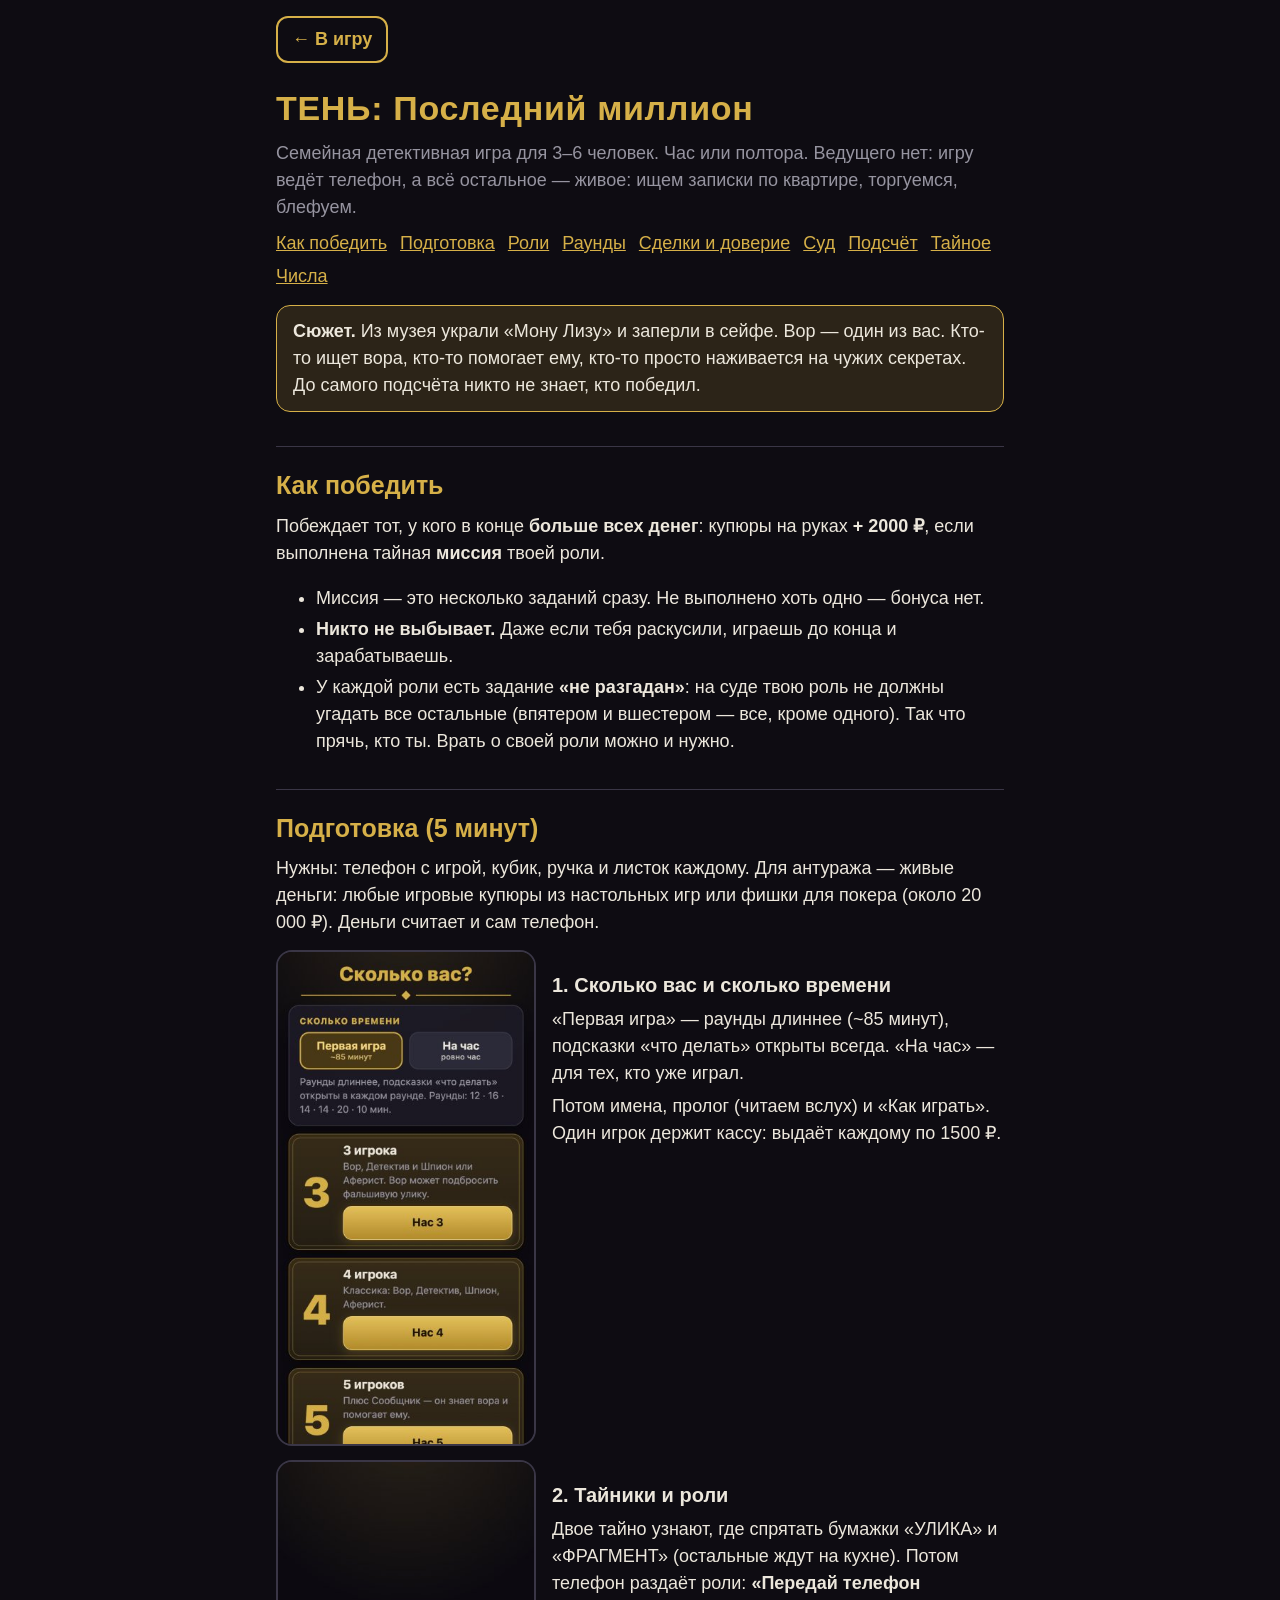
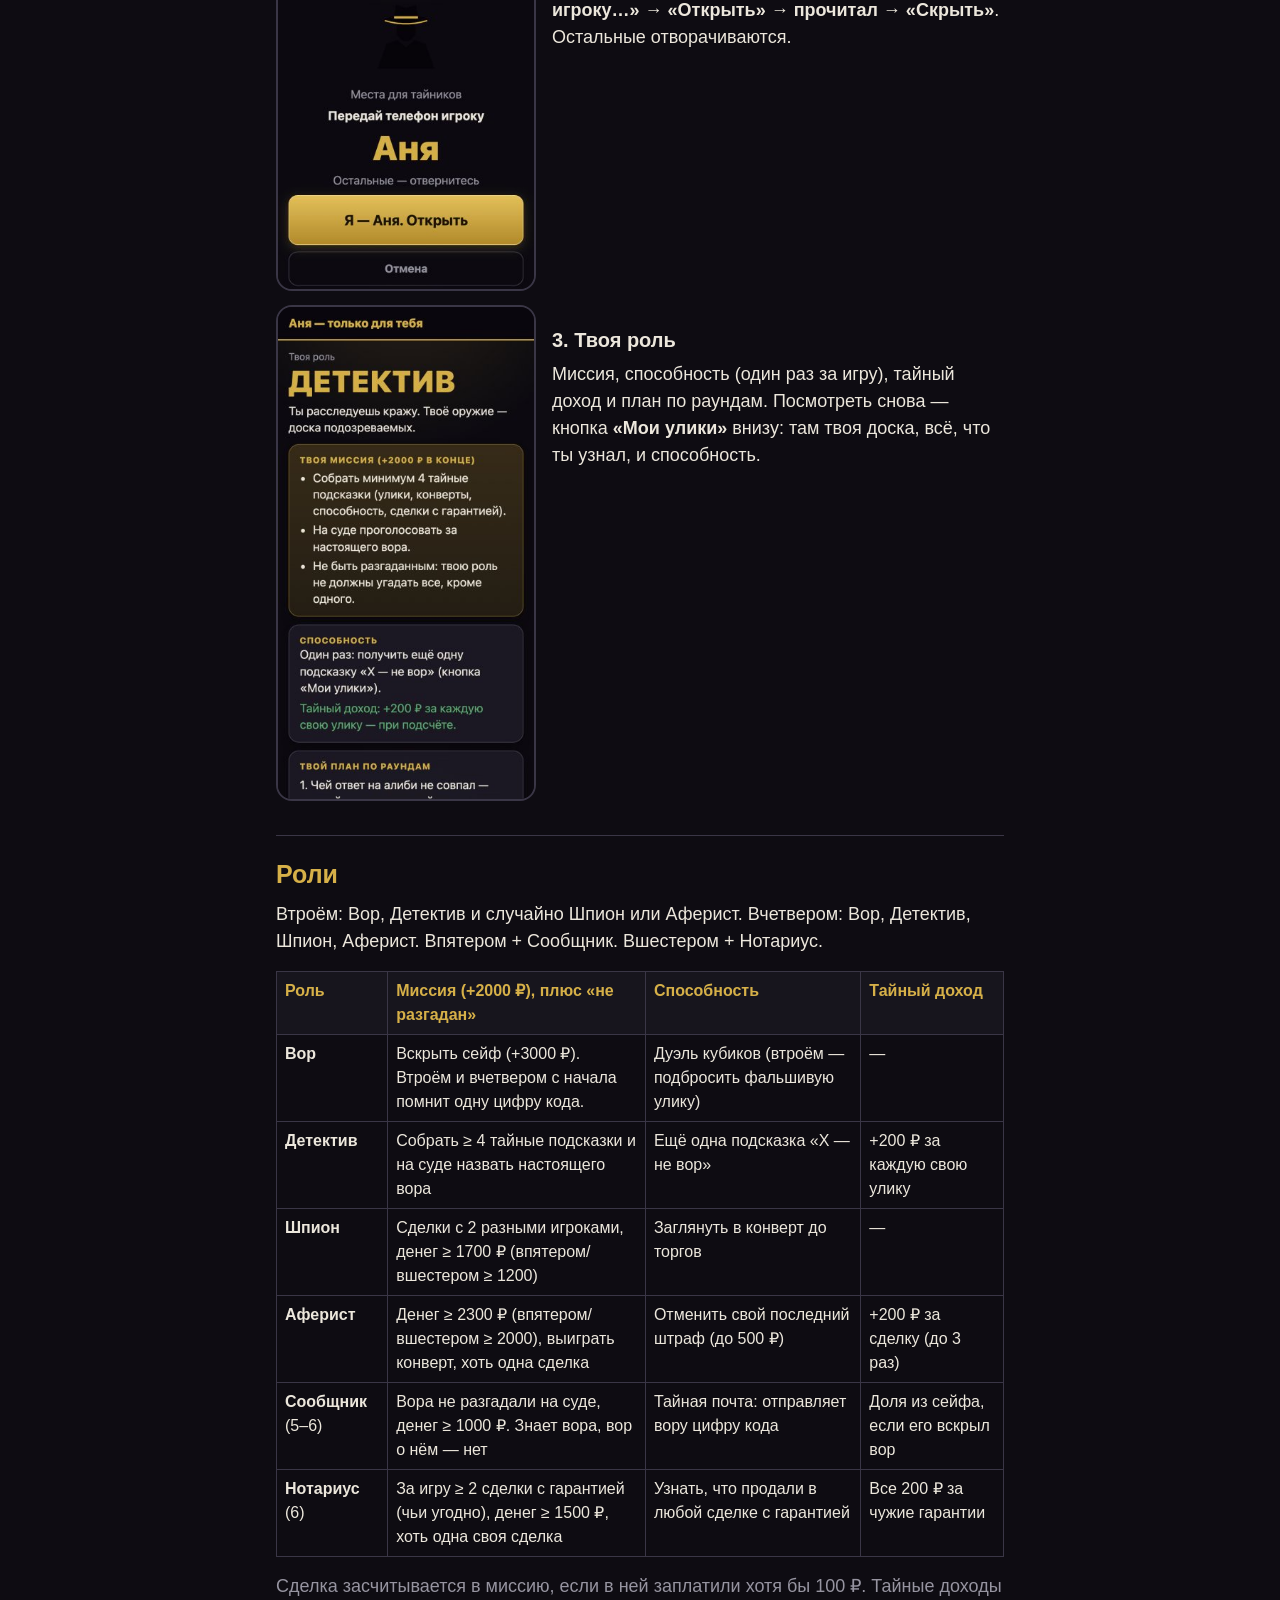
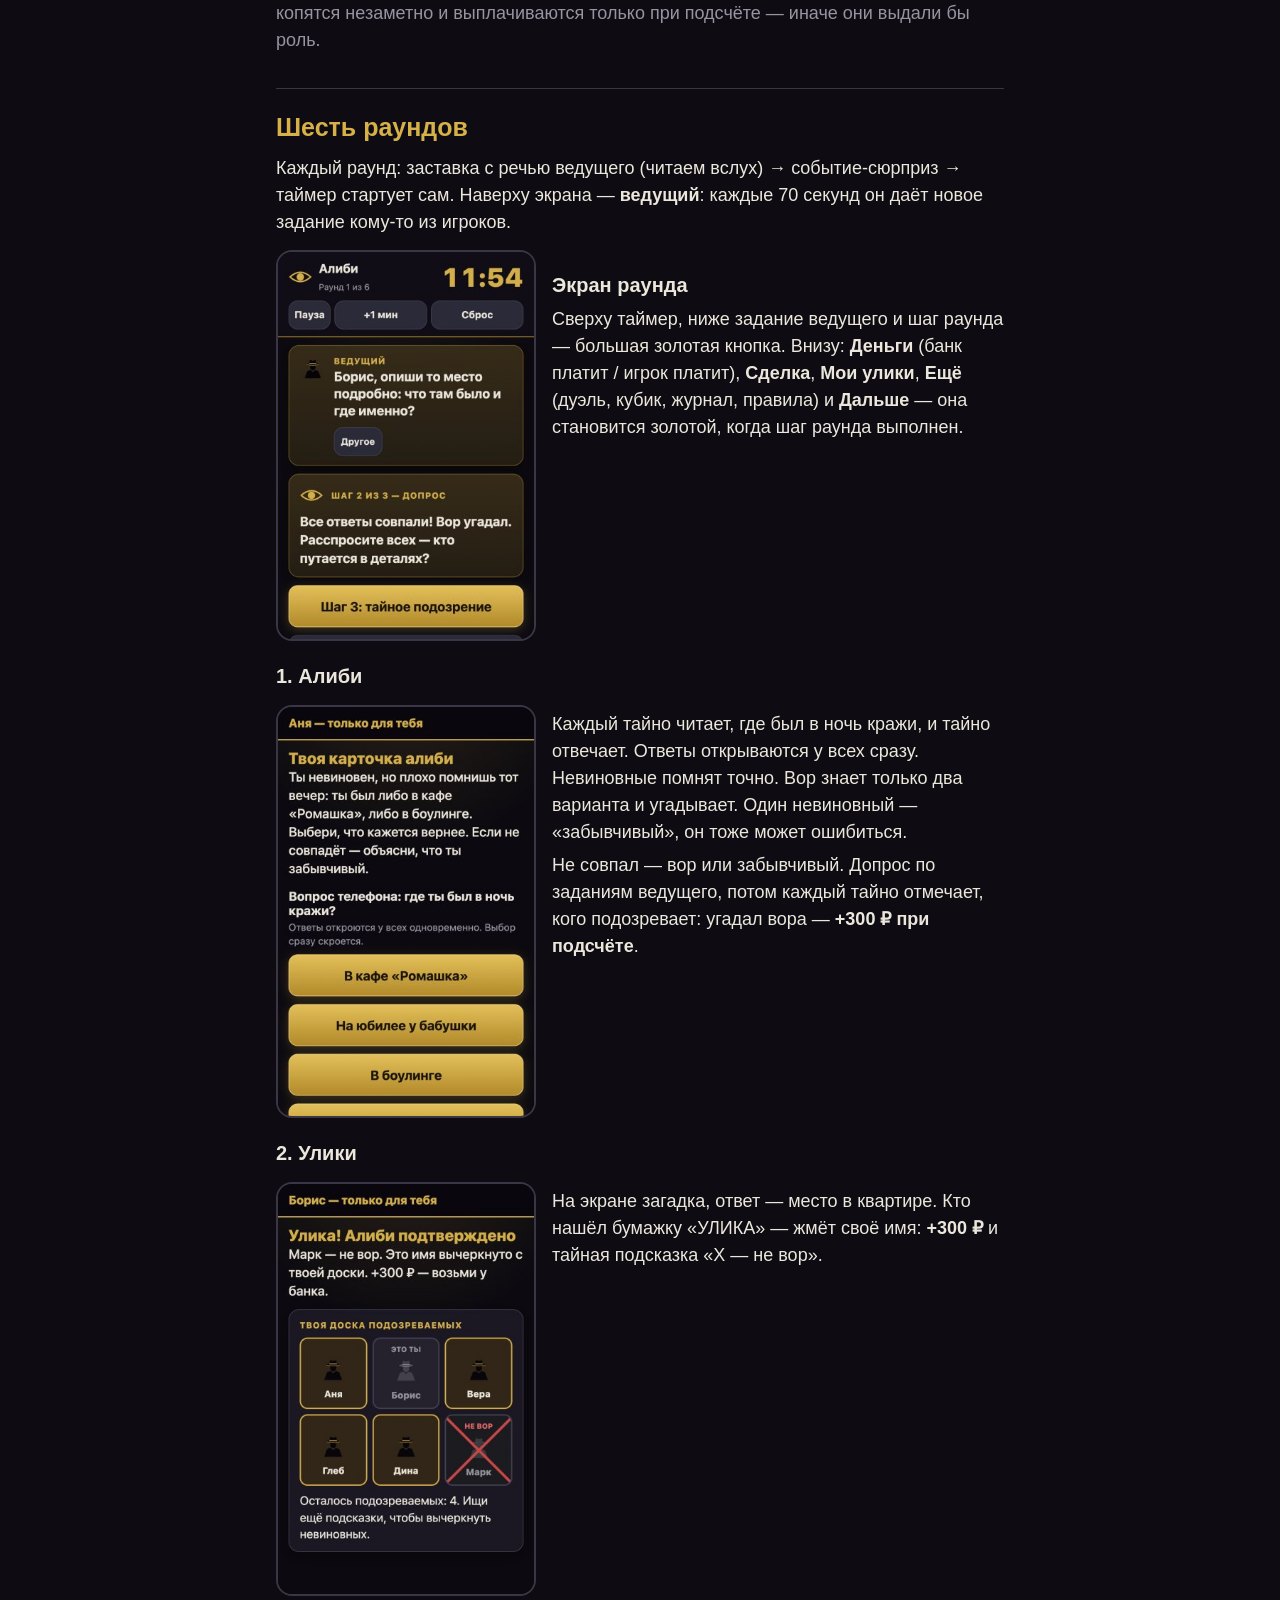
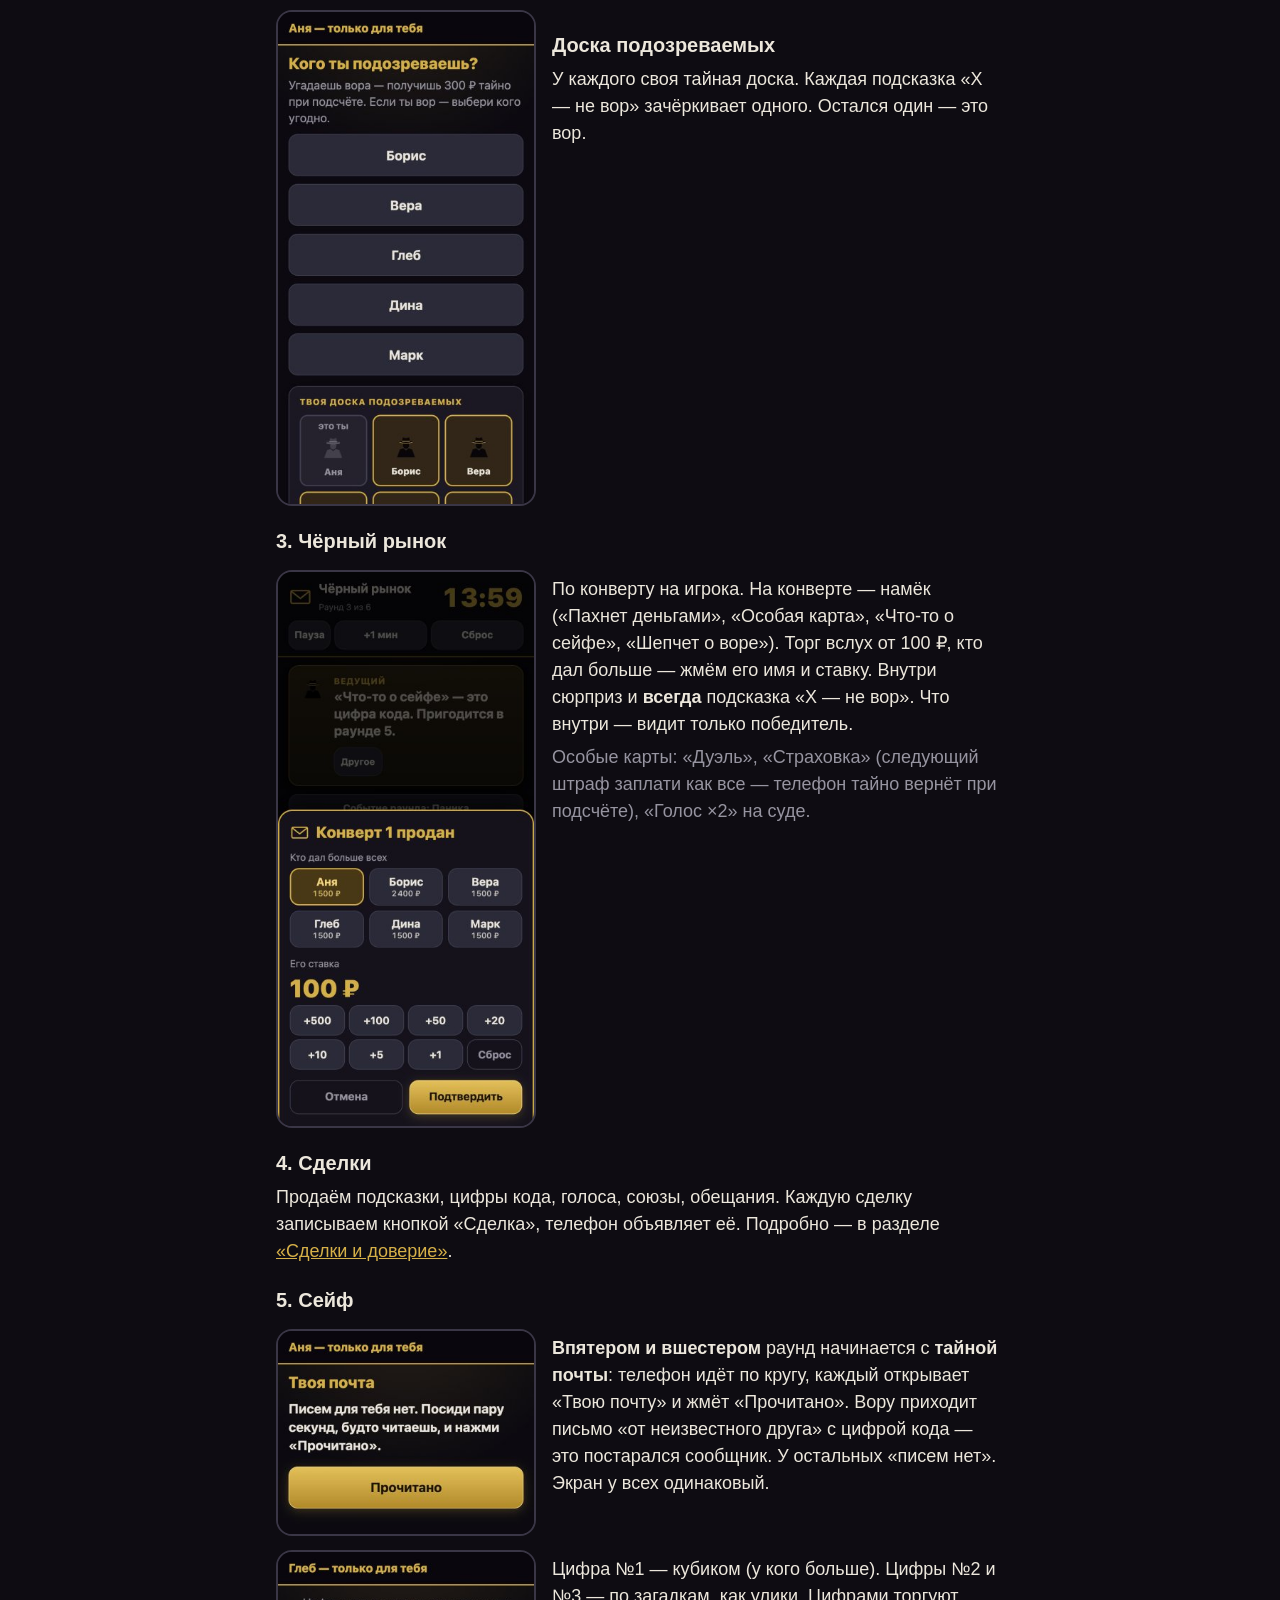
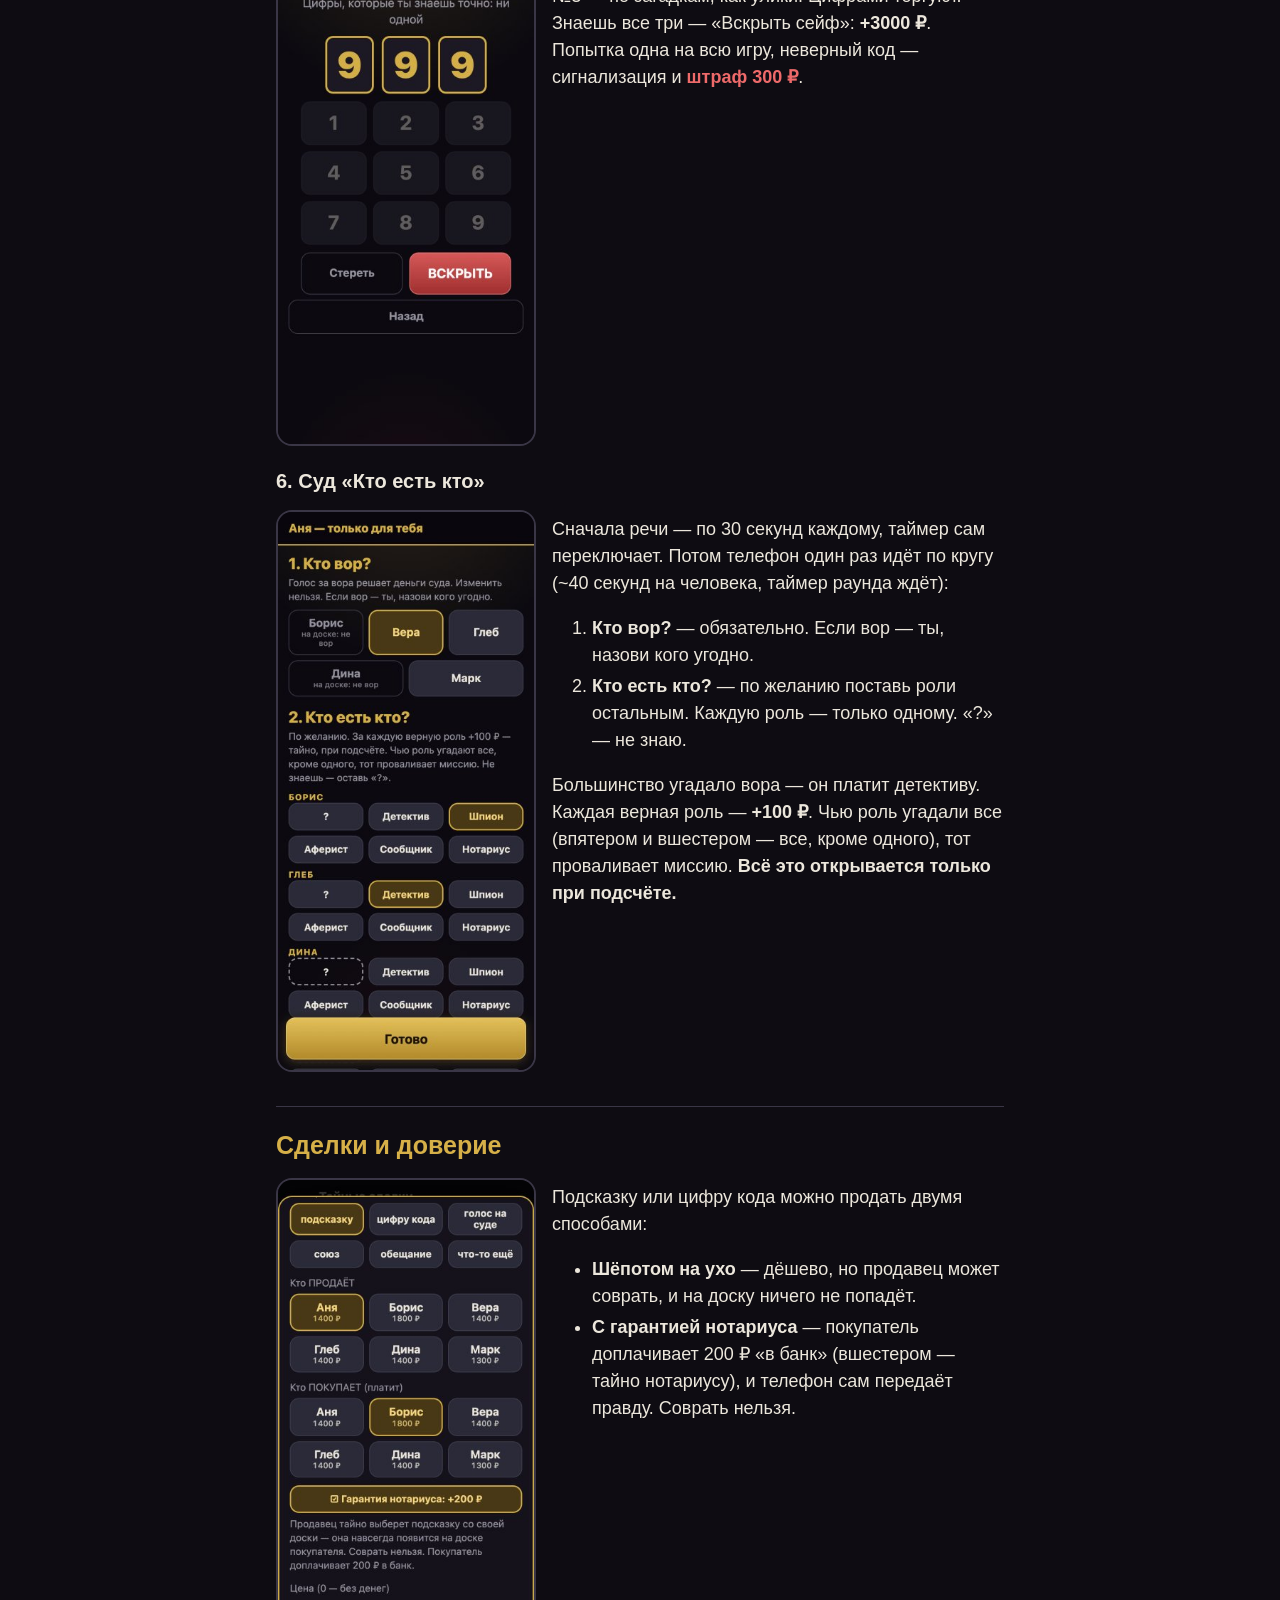
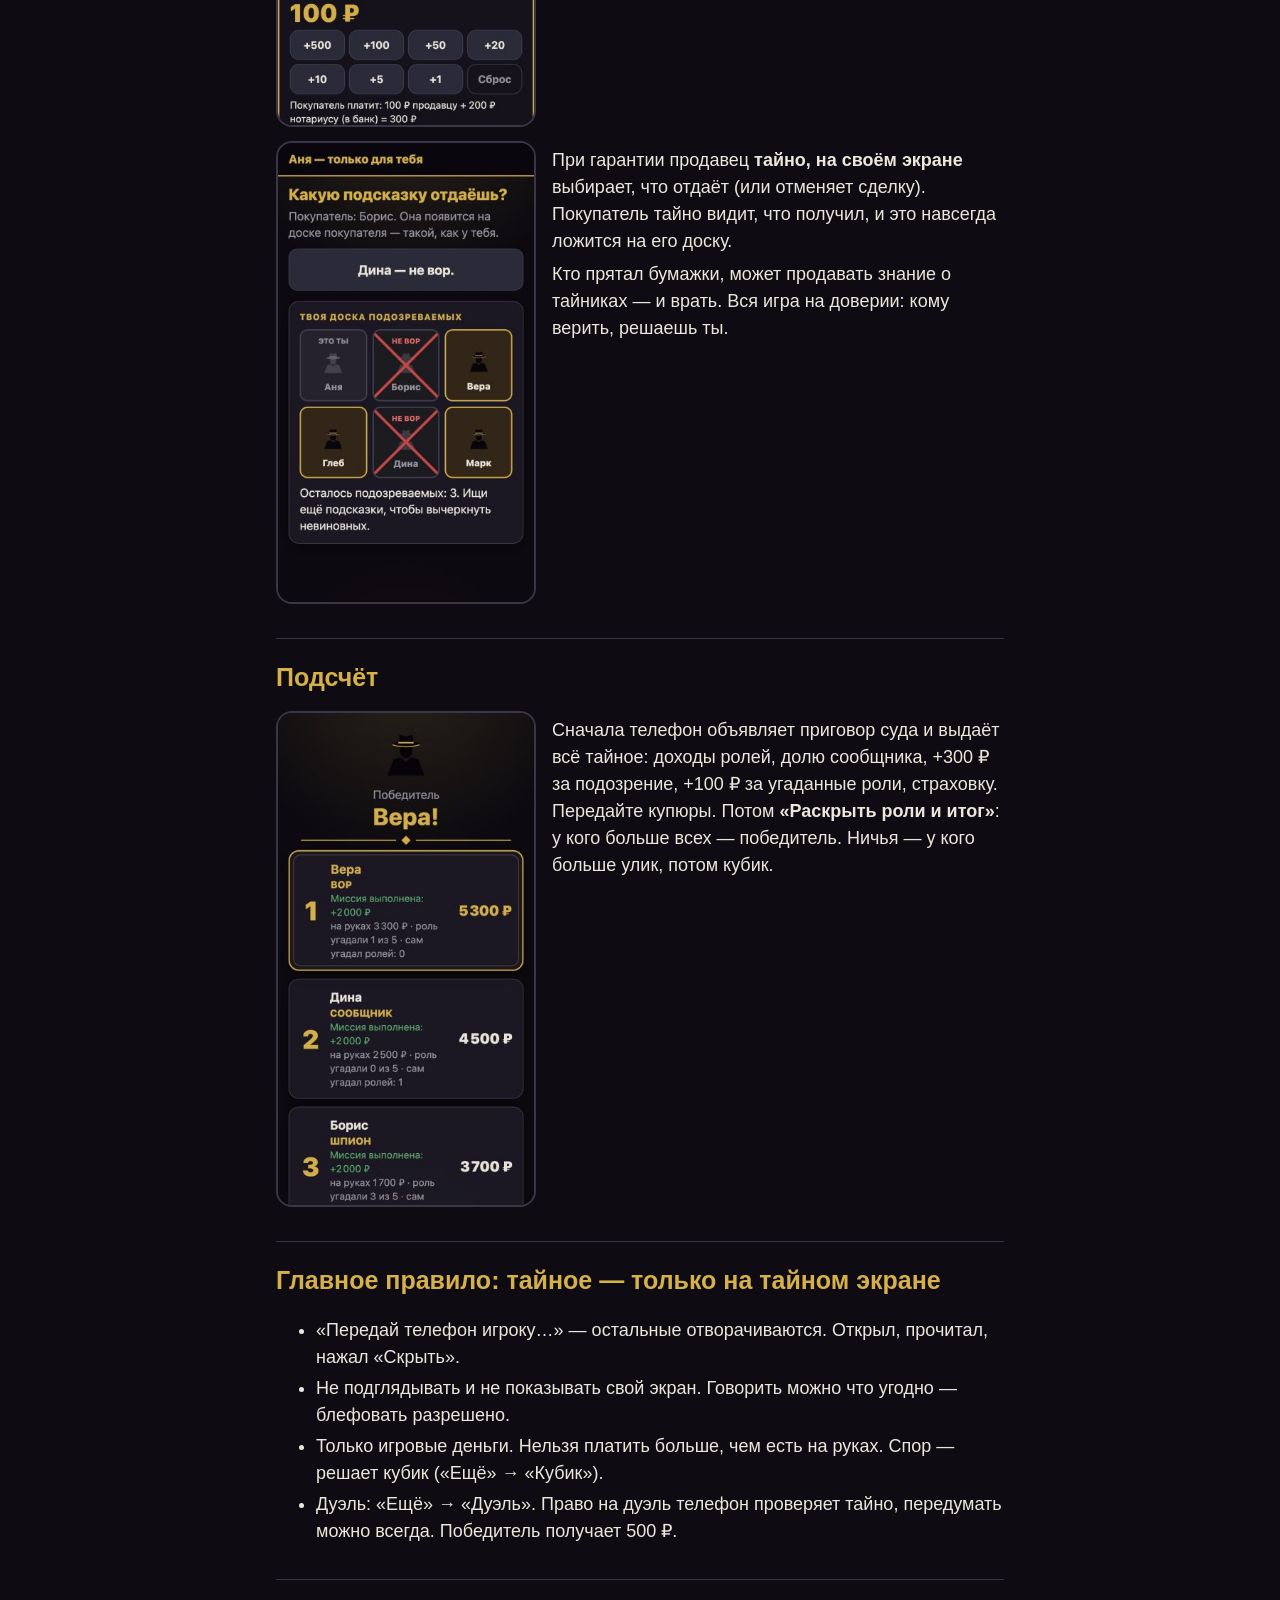
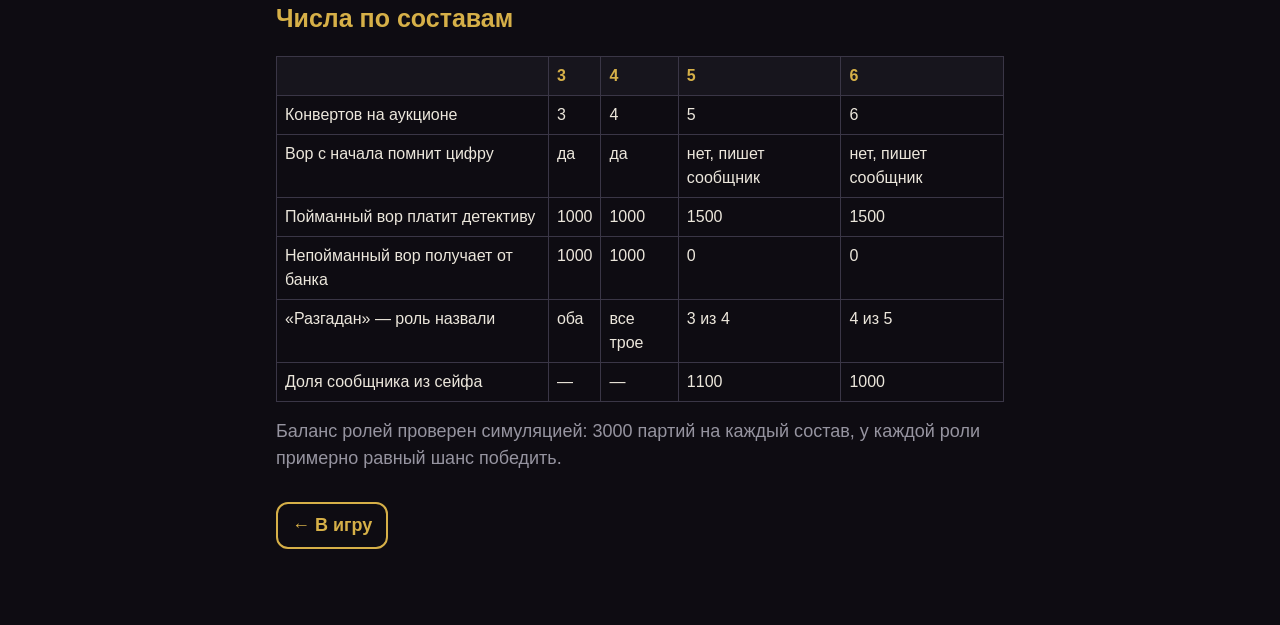
==== rules.html @ ffb9da47 "v1.0: суд «Кто есть кто», тайная почта, правила с картинками, голос ведущего Co-Authored-By: Claude " ====
<!doctype html>
<html lang="ru">
<head>
<meta charset="utf-8">
<meta name="viewport" content="width=device-width, initial-scale=1, viewport-fit=cover">
<meta name="theme-color" content="#0e0c12">
<title>Правила — Тень</title>
<style>
  :root { --bg: #0e0c12; --panel: #1f1f29; --text: #ece7dc; --muted: #9694a0; --gold: #d6b048; --red: #ee6a6a; --green: #6cc282; --line: #3a3646; }
  * { box-sizing: border-box; }
  body { margin: 0; background: var(--bg); color: var(--text); font: 18px/1.5 -apple-system, BlinkMacSystemFont, "Segoe UI", Roboto, Arial, sans-serif; }
  main { max-width: 760px; margin: 0 auto; padding: calc(16px + env(safe-area-inset-top, 0px)) 16px 60px; }
  a { color: var(--gold); }
  .back { display: inline-block; margin-bottom: 10px; font-weight: 700; text-decoration: none; padding: 8px 14px; border: 2px solid var(--gold); border-radius: 12px; }
  h1 { color: var(--gold); font-size: 34px; margin: 10px 0 4px; letter-spacing: .02em; }
  h2 { color: var(--gold); font-size: 25px; margin: 34px 0 8px; border-top: 1px solid var(--line); padding-top: 20px; }
  h3 { font-size: 20px; margin: 20px 0 6px; }
  p, li { margin: 6px 0; }
  .lead { color: var(--muted); }
  .card { background: var(--panel); border: 1px solid var(--line); border-radius: 14px; padding: 12px 16px; margin: 12px 0; }
  .card.gold { border-color: var(--gold); background: #2c2418; }
  .shot { display: flex; gap: 16px; align-items: flex-start; margin: 14px 0; }
  .shot img { width: 46%; max-width: 260px; flex: none; border-radius: 16px; border: 2px solid var(--line); }
  .shot div { flex: 1; min-width: 0; }
  @media (max-width: 520px) { .shot { flex-direction: column; } .shot img { width: 100%; max-width: 330px; align-self: center; } }
  table { width: 100%; border-collapse: collapse; font-size: 16px; margin: 10px 0; }
  th, td { border: 1px solid var(--line); padding: 7px 8px; text-align: left; vertical-align: top; }
  th { color: var(--gold); background: #17151d; }
  .tbl { overflow-x: auto; }
  .muted { color: var(--muted); }
  .red { color: var(--red); } .green { color: var(--green); }
  ol li, ul li { margin: 4px 0; }
  .toc a { display: inline-block; margin: 3px 8px 3px 0; }
</style>
</head>
<body>
<main>
<a class="back" href="./">← В игру</a>
<h1>ТЕНЬ: Последний миллион</h1>
<p class="lead">Семейная детективная игра для 3–6 человек. Час или полтора. Ведущего нет: игру ведёт телефон, а всё остальное — живое: ищем записки по квартире, торгуемся, блефуем.</p>

<p class="toc"><a href="#goal">Как победить</a> <a href="#prep">Подготовка</a> <a href="#roles">Роли</a> <a href="#rounds">Раунды</a> <a href="#trust">Сделки и доверие</a> <a href="#court">Суд</a> <a href="#count">Подсчёт</a> <a href="#secret">Тайное</a> <a href="#numbers">Числа</a></p>

<div class="card gold">
  <b>Сюжет.</b> Из музея украли «Мону Лизу» и заперли в сейфе. Вор — один из вас. Кто-то ищет вора, кто-то помогает ему, кто-то просто наживается на чужих секретах. До самого подсчёта никто не знает, кто победил.
</div>

<h2 id="goal">Как победить</h2>
<p>Побеждает тот, у кого в конце <b>больше всех денег</b>: купюры на руках <b>+ 2000 ₽</b>, если выполнена тайная <b>миссия</b> твоей роли.</p>
<ul>
  <li>Миссия — это несколько заданий сразу. Не выполнено хоть одно — бонуса нет.</li>
  <li><b>Никто не выбывает.</b> Даже если тебя раскусили, играешь до конца и зарабатываешь.</li>
  <li>У каждой роли есть задание <b>«не разгадан»</b>: на суде твою роль не должны угадать все остальные (впятером и вшестером — все, кроме одного). Так что прячь, кто ты. Врать о своей роли можно и нужно.</li>
</ul>

<h2 id="prep">Подготовка (5 минут)</h2>
<p>Нужны: телефон с игрой, кубик, ручка и листок каждому. Для антуража — живые деньги: любые игровые купюры из настольных игр или фишки для покера (около 20 000 ₽). Деньги считает и сам телефон.</p>
<div class="shot"><img src="rules/count.jpg" alt="Экран «Сколько вас?»" loading="lazy">
  <div><h3>1. Сколько вас и сколько времени</h3>
  <p>«Первая игра» — раунды длиннее (~85 минут), подсказки «что делать» открыты всегда. «На час» — для тех, кто уже играл.</p>
  <p>Потом имена, пролог (читаем вслух) и «Как играть». Один игрок держит кассу: выдаёт каждому по 1500 ₽.</p></div></div>
<div class="shot"><img src="rules/pass.jpg" alt="Передай телефон" loading="lazy">
  <div><h3>2. Тайники и роли</h3>
  <p>Двое тайно узнают, где спрятать бумажки «УЛИКА» и «ФРАГМЕНТ» (остальные ждут на кухне). Потом телефон раздаёт роли: <b>«Передай телефон игроку…» → «Открыть» → прочитал → «Скрыть»</b>. Остальные отворачиваются.</p></div></div>
<div class="shot"><img src="rules/role.jpg" alt="Тайная роль" loading="lazy">
  <div><h3>3. Твоя роль</h3>
  <p>Миссия, способность (один раз за игру), тайный доход и план по раундам. Посмотреть снова — кнопка <b>«Мои улики»</b> внизу: там твоя доска, всё, что ты узнал, и способность.</p></div></div>

<h2 id="roles">Роли</h2>
<p>Втроём: Вор, Детектив и случайно Шпион или Аферист. Вчетвером: Вор, Детектив, Шпион, Аферист. Впятером + Сообщник. Вшестером + Нотариус.</p>
<div class="tbl"><table>
<tr><th>Роль</th><th>Миссия (+2000 ₽), плюс «не разгадан»</th><th>Способность</th><th>Тайный доход</th></tr>
<tr><td><b>Вор</b></td><td>Вскрыть сейф (+3000 ₽). Втроём и вчетвером с начала помнит одну цифру кода.</td><td>Дуэль кубиков (втроём — подбросить фальшивую улику)</td><td>—</td></tr>
<tr><td><b>Детектив</b></td><td>Собрать ≥ 4 тайные подсказки и на суде назвать настоящего вора</td><td>Ещё одна подсказка «X — не вор»</td><td>+200 ₽ за каждую свою улику</td></tr>
<tr><td><b>Шпион</b></td><td>Сделки с 2 разными игроками, денег ≥ 1700 ₽ (впятером/вшестером ≥ 1200)</td><td>Заглянуть в конверт до торгов</td><td>—</td></tr>
<tr><td><b>Аферист</b></td><td>Денег ≥ 2300 ₽ (впятером/вшестером ≥ 2000), выиграть конверт, хоть одна сделка</td><td>Отменить свой последний штраф (до 500 ₽)</td><td>+200 ₽ за сделку (до 3 раз)</td></tr>
<tr><td><b>Сообщник</b> (5–6)</td><td>Вора не разгадали на суде, денег ≥ 1000 ₽. Знает вора, вор о нём — нет</td><td>Тайная почта: отправляет вору цифру кода</td><td>Доля из сейфа, если его вскрыл вор</td></tr>
<tr><td><b>Нотариус</b> (6)</td><td>За игру ≥ 2 сделки с гарантией (чьи угодно), денег ≥ 1500 ₽, хоть одна своя сделка</td><td>Узнать, что продали в любой сделке с гарантией</td><td>Все 200 ₽ за чужие гарантии</td></tr>
</table></div>
<p class="muted">Сделка засчитывается в миссию, если в ней заплатили хотя бы 100 ₽. Тайные доходы копятся незаметно и выплачиваются только при подсчёте — иначе они выдали бы роль.</p>

<h2 id="rounds">Шесть раундов</h2>
<p>Каждый раунд: заставка с речью ведущего (читаем вслух) → событие-сюрприз → таймер стартует сам. Наверху экрана — <b>ведущий</b>: каждые 70 секунд он даёт новое задание кому-то из игроков.</p>
<div class="shot"><img src="rules/hub.jpg" alt="Экран раунда" loading="lazy">
  <div><h3>Экран раунда</h3>
  <p>Сверху таймер, ниже задание ведущего и шаг раунда — большая золотая кнопка. Внизу: <b>Деньги</b> (банк платит / игрок платит), <b>Сделка</b>, <b>Мои улики</b>, <b>Ещё</b> (дуэль, кубик, журнал, правила) и <b>Дальше</b> — она становится золотой, когда шаг раунда выполнен.</p></div></div>

<h3>1. Алиби</h3>
<div class="shot"><img src="rules/alibi.jpg" alt="Карточка алиби" loading="lazy">
  <div><p>Каждый тайно читает, где был в ночь кражи, и тайно отвечает. Ответы открываются у всех сразу. Невиновные помнят точно. Вор знает только два варианта и угадывает. Один невиновный — «забывчивый», он тоже может ошибиться.</p>
  <p>Не совпал — вор или забывчивый. Допрос по заданиям ведущего, потом каждый тайно отмечает, кого подозревает: угадал вора — <b>+300 ₽ при подсчёте</b>.</p></div></div>

<h3>2. Улики</h3>
<div class="shot"><img src="rules/clue.jpg" alt="Загадка-улика" loading="lazy">
  <div><p>На экране загадка, ответ — место в квартире. Кто нашёл бумажку «УЛИКА» — жмёт своё имя: <b>+300 ₽</b> и тайная подсказка «X — не вор».</p></div></div>
<div class="shot"><img src="rules/board.jpg" alt="Доска подозреваемых" loading="lazy">
  <div><h3>Доска подозреваемых</h3><p>У каждого своя тайная доска. Каждая подсказка «X — не вор» зачёркивает одного. Остался один — это вор.</p></div></div>

<h3>3. Чёрный рынок</h3>
<div class="shot"><img src="rules/auction.jpg" alt="Аукцион" loading="lazy">
  <div><p>По конверту на игрока. На конверте — намёк («Пахнет деньгами», «Особая карта», «Что-то о сейфе», «Шепчет о воре»). Торг вслух от 100 ₽, кто дал больше — жмём его имя и ставку. Внутри сюрприз и <b>всегда</b> подсказка «X — не вор». Что внутри — видит только победитель.</p>
  <p class="muted">Особые карты: «Дуэль», «Страховка» (следующий штраф заплати как все — телефон тайно вернёт при подсчёте), «Голос ×2» на суде.</p></div></div>

<h3>4. Сделки</h3>
<p>Продаём подсказки, цифры кода, голоса, союзы, обещания. Каждую сделку записываем кнопкой «Сделка», телефон объявляет её. Подробно — в разделе <a href="#trust">«Сделки и доверие»</a>.</p>

<h3>5. Сейф</h3>
<div class="shot"><img src="rules/mail.jpg" alt="Тайная почта" loading="lazy">
  <div><p><b>Впятером и вшестером</b> раунд начинается с <b>тайной почты</b>: телефон идёт по кругу, каждый открывает «Твою почту» и жмёт «Прочитано». Вору приходит письмо «от неизвестного друга» с цифрой кода — это постарался сообщник. У остальных «писем нет». Экран у всех одинаковый.</p></div></div>
<div class="shot"><img src="rules/keypad.jpg" alt="Сейф" loading="lazy">
  <div><p>Цифра №1 — кубиком (у кого больше). Цифры №2 и №3 — по загадкам, как улики. Цифрами торгуют. Знаешь все три — «Вскрыть сейф»: <b>+3000 ₽</b>. Попытка одна на всю игру, неверный код — сигнализация и <b class="red">штраф 300 ₽</b>.</p></div></div>

<h3 id="court">6. Суд «Кто есть кто»</h3>
<div class="shot"><img src="rules/court.jpg" alt="Суд" loading="lazy">
  <div><p>Сначала речи — по 30 секунд каждому, таймер сам переключает. Потом телефон один раз идёт по кругу (~40 секунд на человека, таймер раунда ждёт):</p>
  <ol><li><b>Кто вор?</b> — обязательно. Если вор — ты, назови кого угодно.</li>
  <li><b>Кто есть кто?</b> — по желанию поставь роли остальным. Каждую роль — только одному. «?» — не знаю.</li></ol>
  <p>Большинство угадало вора — он платит детективу. Каждая верная роль — <b>+100 ₽</b>. Чью роль угадали все (впятером и вшестером — все, кроме одного), тот проваливает миссию. <b>Всё это открывается только при подсчёте.</b></p></div></div>

<h2 id="trust">Сделки и доверие</h2>
<div class="shot"><img src="rules/deal.jpg" alt="Сделка" loading="lazy">
  <div><p>Подсказку или цифру кода можно продать двумя способами:</p>
  <ul><li><b>Шёпотом на ухо</b> — дёшево, но продавец может соврать, и на доску ничего не попадёт.</li>
  <li><b>С гарантией нотариуса</b> — покупатель доплачивает 200 ₽ «в банк» (вшестером — тайно нотариусу), и телефон сам передаёт правду. Соврать нельзя.</li></ul></div></div>
<div class="shot"><img src="rules/seller.jpg" alt="Продавец выбирает подсказку" loading="lazy">
  <div><p>При гарантии продавец <b>тайно, на своём экране</b> выбирает, что отдаёт (или отменяет сделку). Покупатель тайно видит, что получил, и это навсегда ложится на его доску.</p>
  <p>Кто прятал бумажки, может продавать знание о тайниках — и врать. Вся игра на доверии: кому верить, решаешь ты.</p></div></div>

<h2 id="count">Подсчёт</h2>
<div class="shot"><img src="rules/final.jpg" alt="Итог" loading="lazy">
  <div><p>Сначала телефон объявляет приговор суда и выдаёт всё тайное: доходы ролей, долю сообщника, +300 ₽ за подозрение, +100 ₽ за угаданные роли, страховку. Передайте купюры. Потом <b>«Раскрыть роли и итог»</b>: у кого больше всех — победитель. Ничья — у кого больше улик, потом кубик.</p></div></div>

<h2 id="secret">Главное правило: тайное — только на тайном экране</h2>
<ul>
  <li>«Передай телефон игроку…» — остальные отворачиваются. Открыл, прочитал, нажал «Скрыть».</li>
  <li>Не подглядывать и не показывать свой экран. Говорить можно что угодно — блефовать разрешено.</li>
  <li>Только игровые деньги. Нельзя платить больше, чем есть на руках. Спор — решает кубик («Ещё» → «Кубик»).</li>
  <li>Дуэль: «Ещё» → «Дуэль». Право на дуэль телефон проверяет тайно, передумать можно всегда. Победитель получает 500 ₽.</li>
</ul>

<h2 id="numbers">Числа по составам</h2>
<div class="tbl"><table>
<tr><th></th><th>3</th><th>4</th><th>5</th><th>6</th></tr>
<tr><td>Конвертов на аукционе</td><td>3</td><td>4</td><td>5</td><td>6</td></tr>
<tr><td>Вор с начала помнит цифру</td><td>да</td><td>да</td><td>нет, пишет сообщник</td><td>нет, пишет сообщник</td></tr>
<tr><td>Пойманный вор платит детективу</td><td>1000</td><td>1000</td><td>1500</td><td>1500</td></tr>
<tr><td>Непойманный вор получает от банка</td><td>1000</td><td>1000</td><td>0</td><td>0</td></tr>
<tr><td>«Разгадан» — роль назвали</td><td>оба</td><td>все трое</td><td>3 из 4</td><td>4 из 5</td></tr>
<tr><td>Доля сообщника из сейфа</td><td>—</td><td>—</td><td>1100</td><td>1000</td></tr>
</table></div>
<p class="muted">Баланс ролей проверен симуляцией: 3000 партий на каждый состав, у каждой роли примерно равный шанс победить.</p>

<p style="margin-top:30px"><a class="back" href="./">← В игру</a></p>
</main>
</body>
</html>
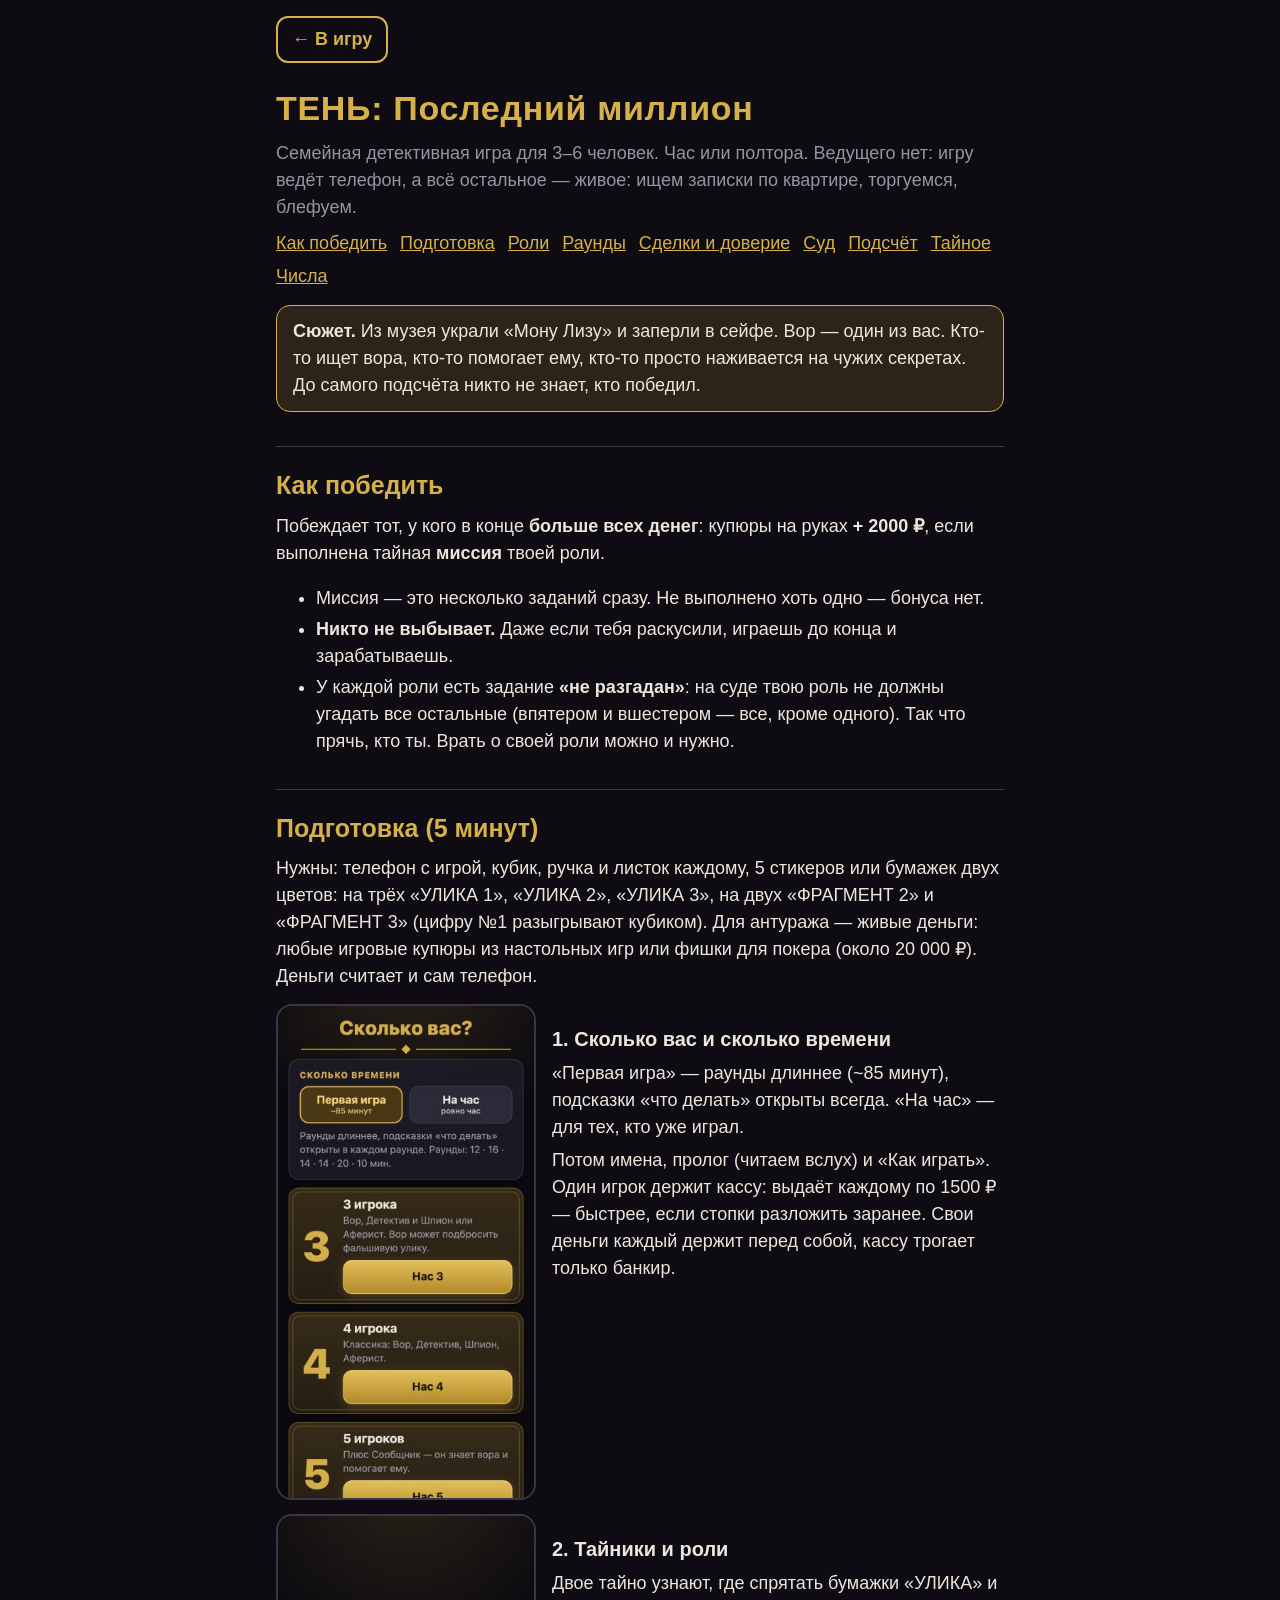
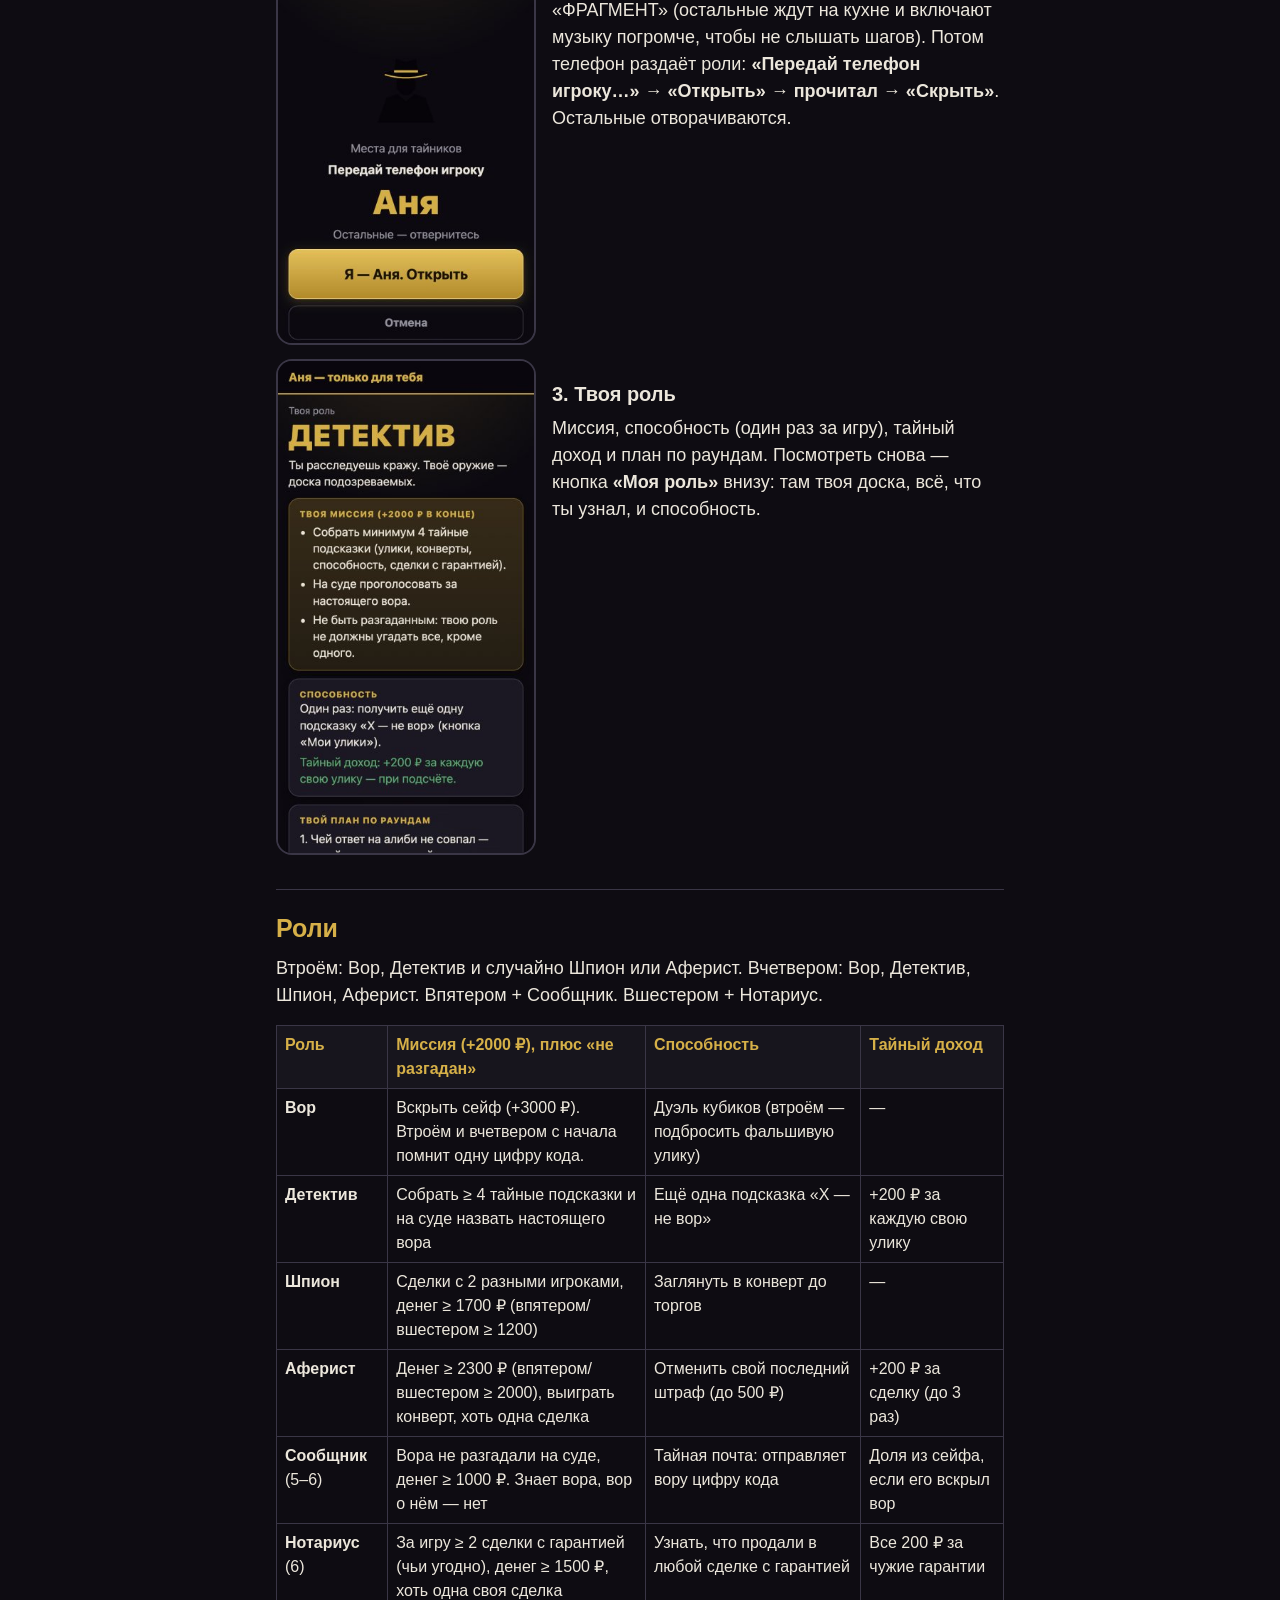
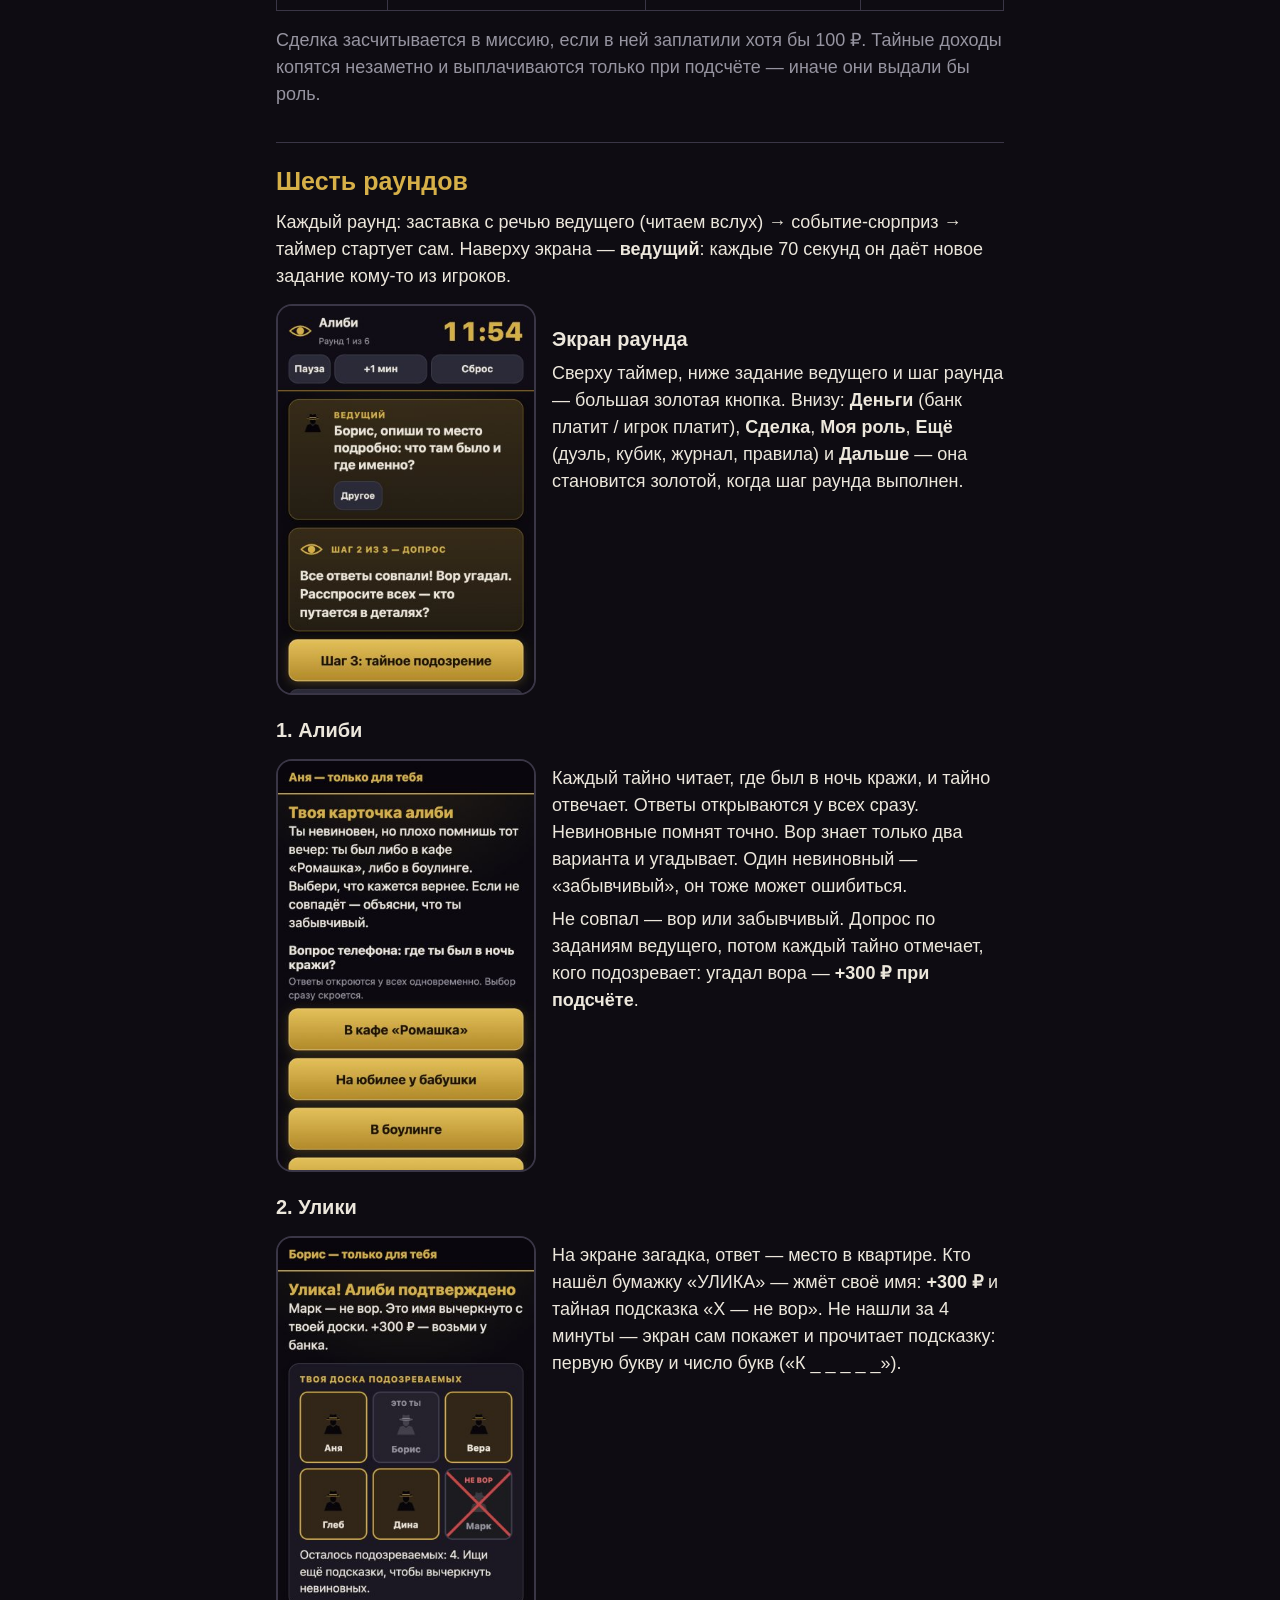
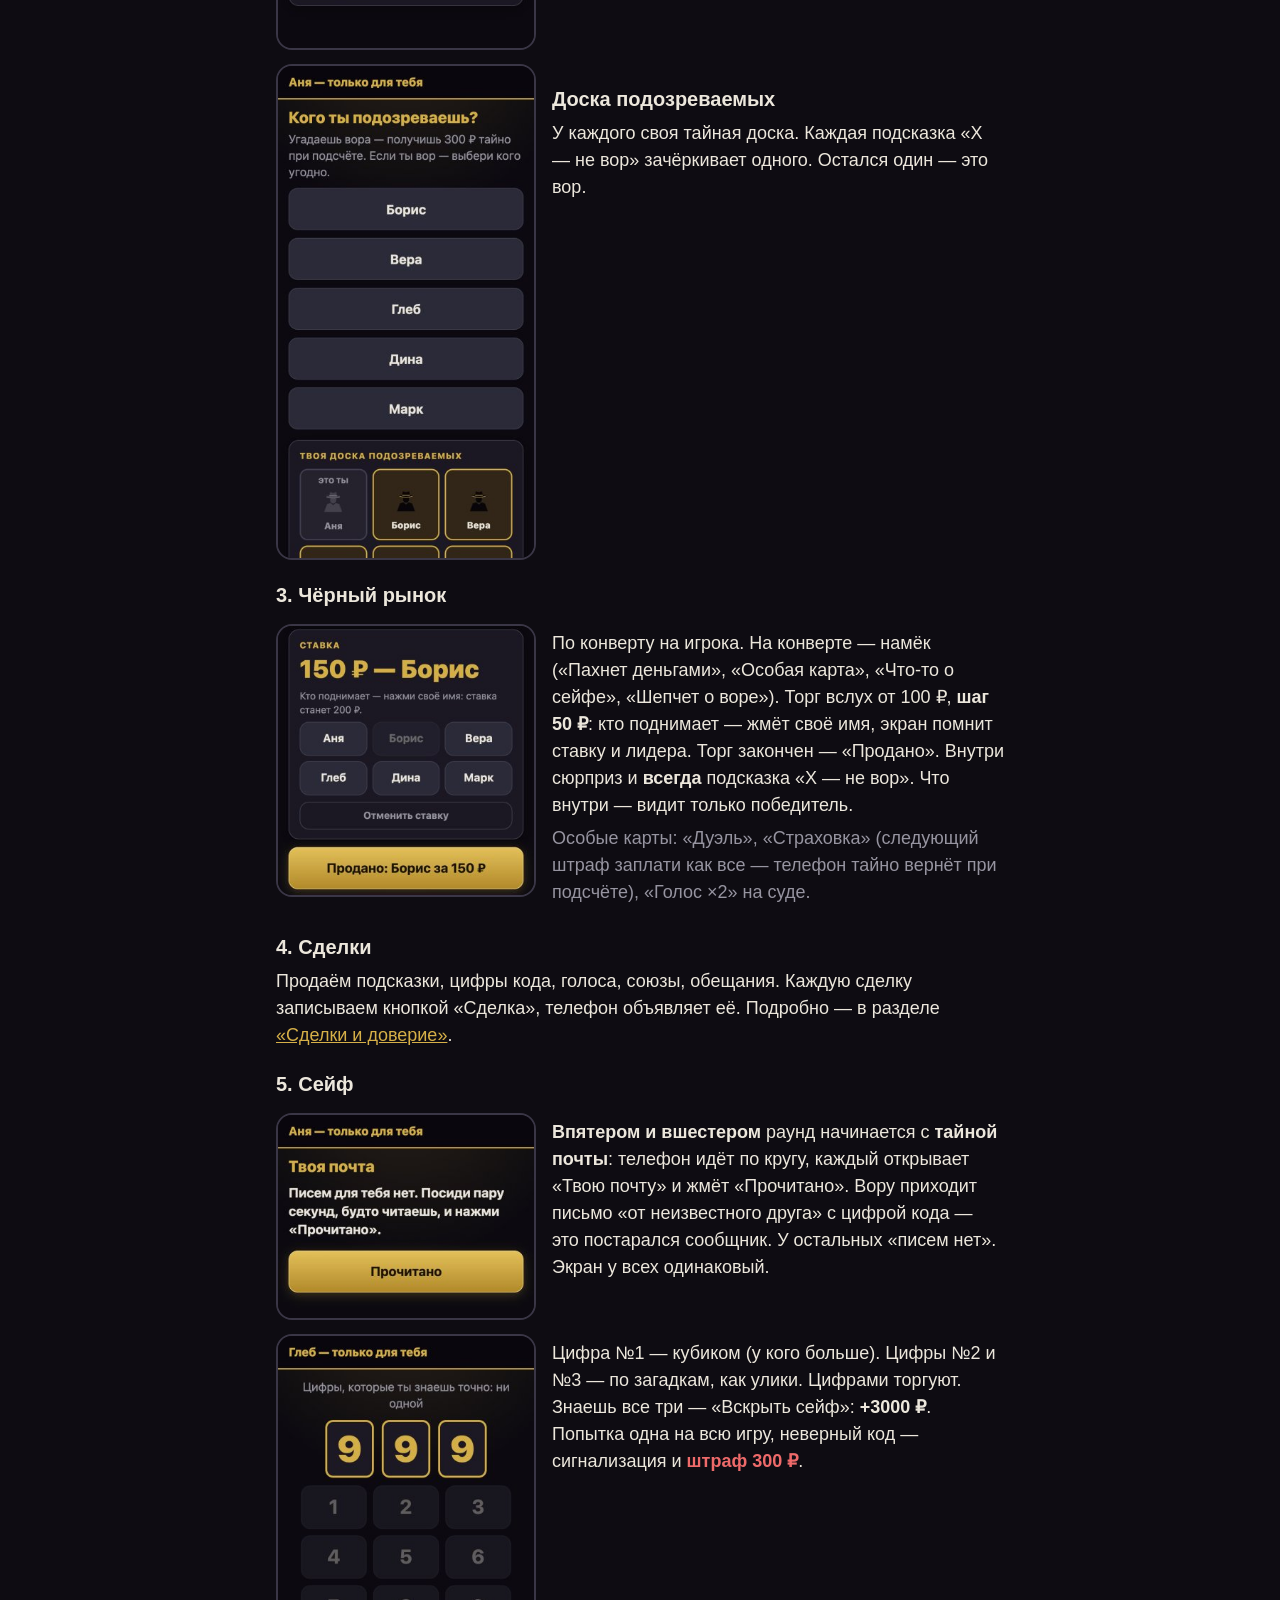
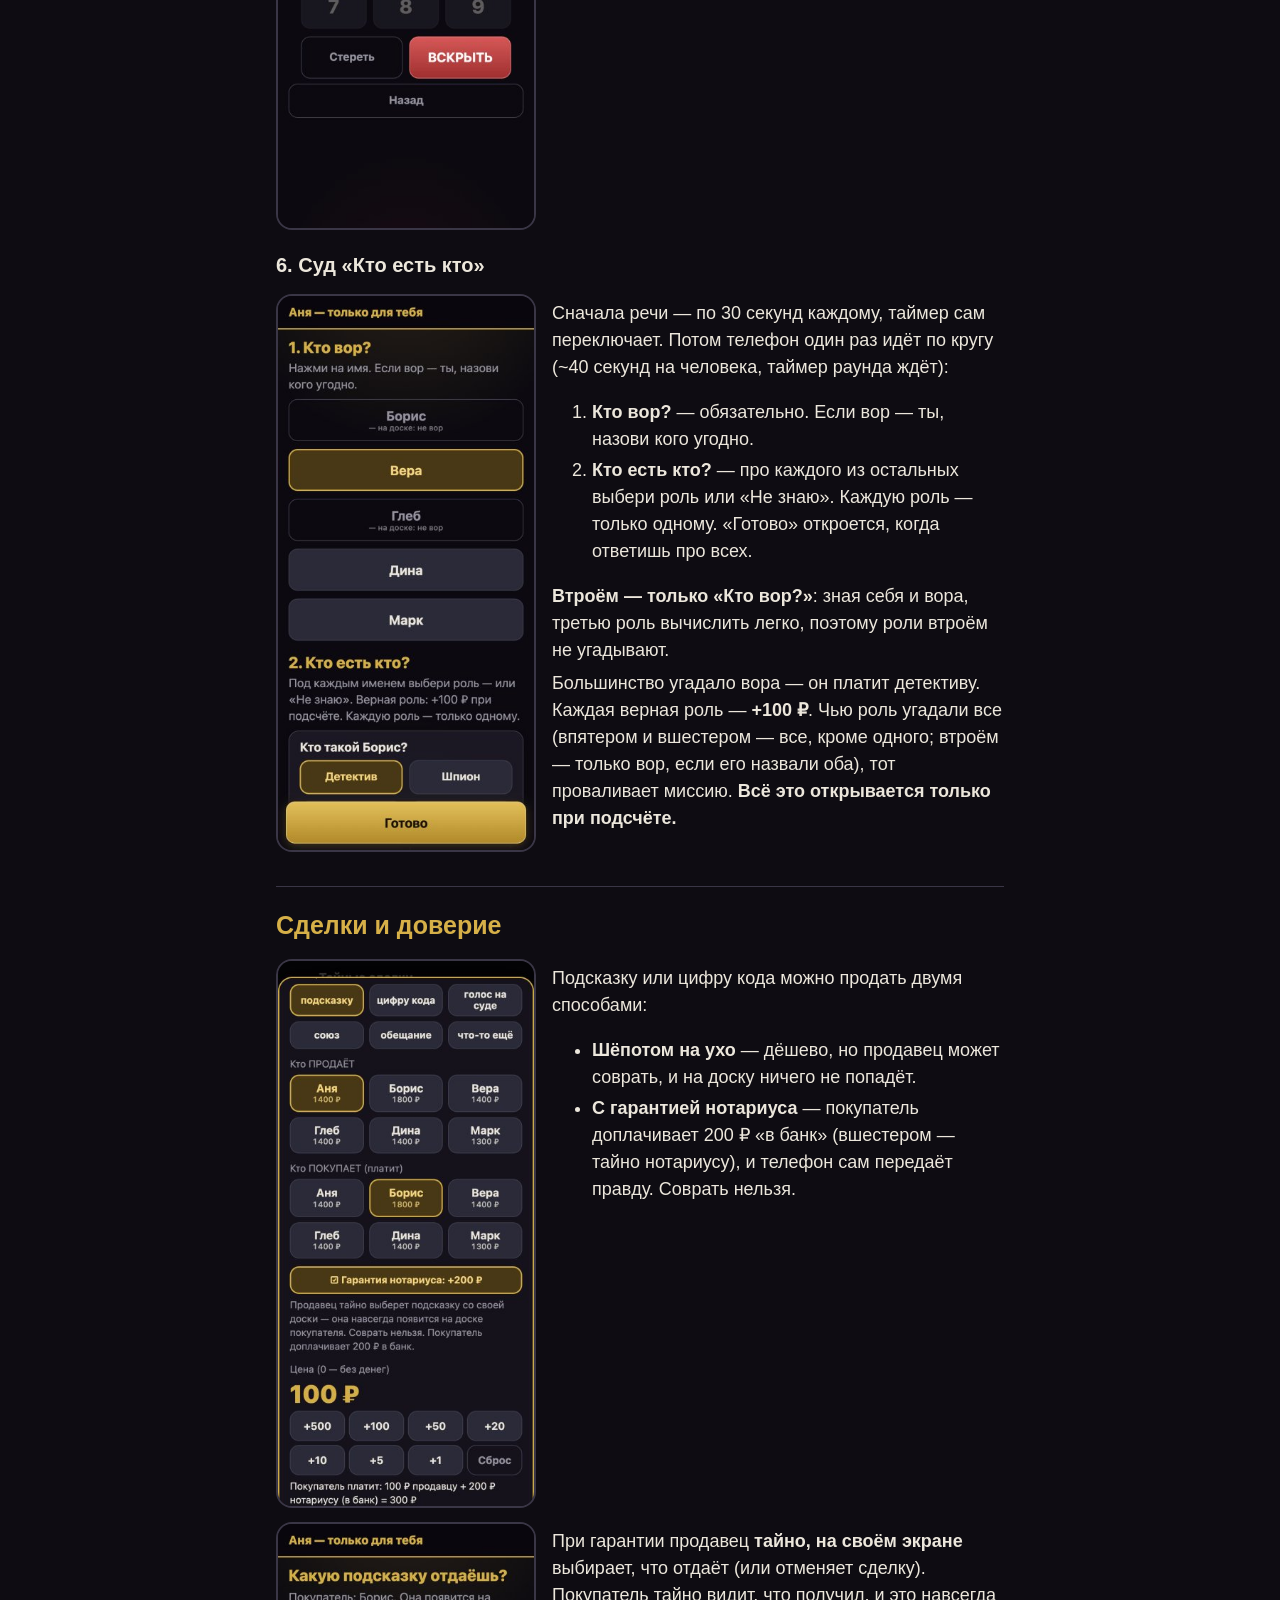
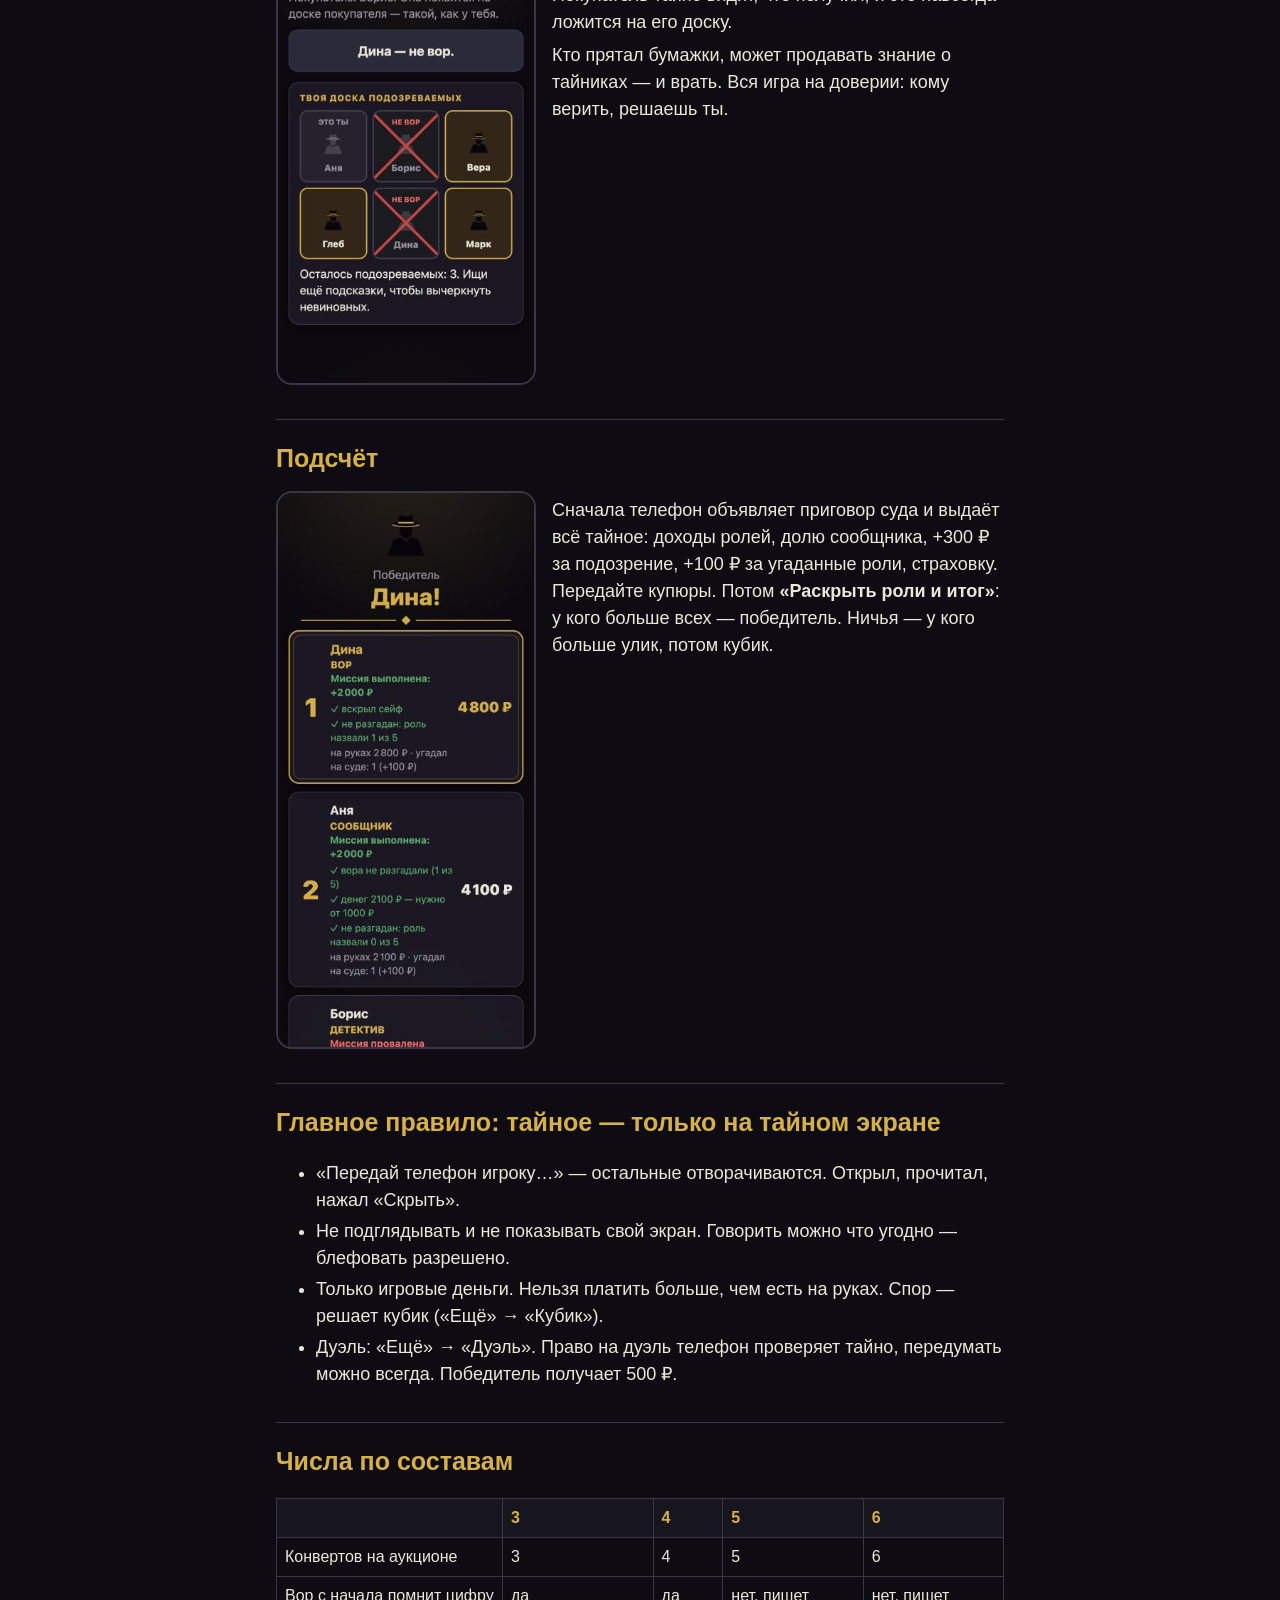
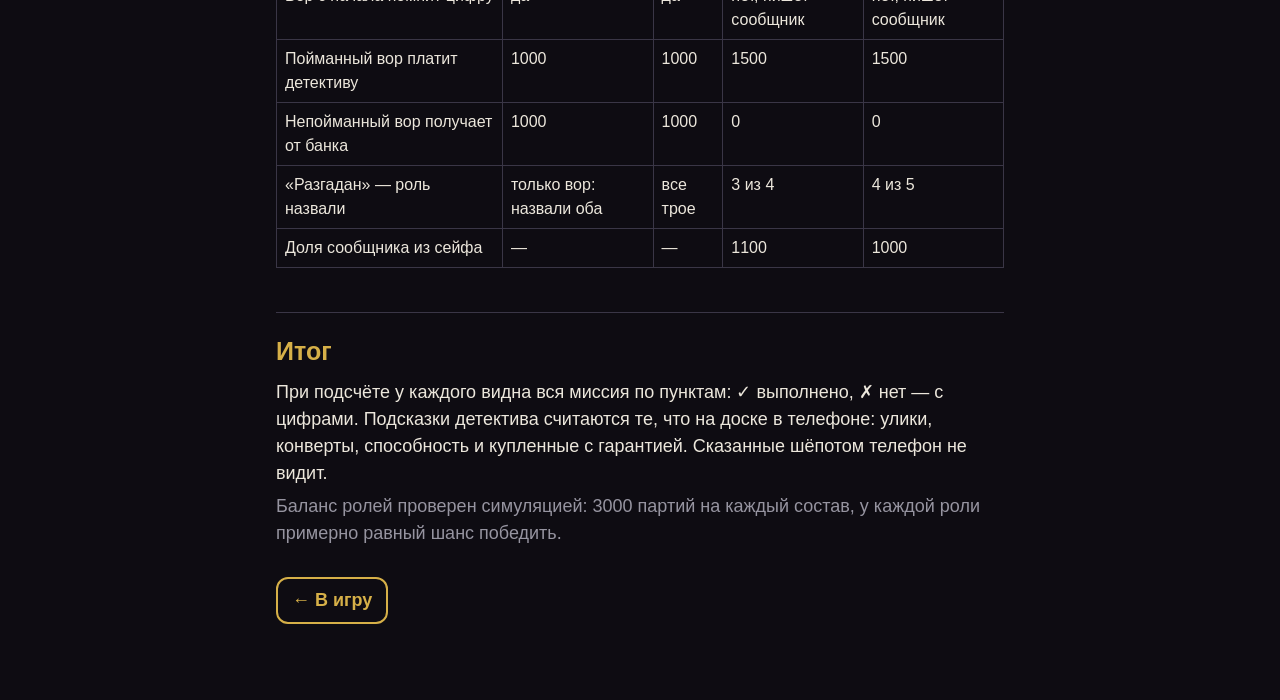
==== commit 5dcaae14: "v1.1: правила v3.8 по живой партии — суд втроём, итог по пунктам, подсказка к загадке, аукцион с шаг" ====
--- a/rules.html
+++ b/rules.html
@@ -54,17 +54,17 @@
 </ul>
 
 <h2 id="prep">Подготовка (5 минут)</h2>
-<p>Нужны: телефон с игрой, кубик, ручка и листок каждому. Для антуража — живые деньги: любые игровые купюры из настольных игр или фишки для покера (около 20 000 ₽). Деньги считает и сам телефон.</p>
+<p>Нужны: телефон с игрой, кубик, ручка и листок каждому, 5 стикеров или бумажек двух цветов: на трёх «УЛИКА 1», «УЛИКА 2», «УЛИКА 3», на двух «ФРАГМЕНТ 2» и «ФРАГМЕНТ 3» (цифру №1 разыгрывают кубиком). Для антуража — живые деньги: любые игровые купюры из настольных игр или фишки для покера (около 20 000 ₽). Деньги считает и сам телефон.</p>
 <div class="shot"><img src="rules/count.jpg" alt="Экран «Сколько вас?»" loading="lazy">
   <div><h3>1. Сколько вас и сколько времени</h3>
   <p>«Первая игра» — раунды длиннее (~85 минут), подсказки «что делать» открыты всегда. «На час» — для тех, кто уже играл.</p>
-  <p>Потом имена, пролог (читаем вслух) и «Как играть». Один игрок держит кассу: выдаёт каждому по 1500 ₽.</p></div></div>
+  <p>Потом имена, пролог (читаем вслух) и «Как играть». Один игрок держит кассу: выдаёт каждому по 1500 ₽ — быстрее, если стопки разложить заранее. Свои деньги каждый держит перед собой, кассу трогает только банкир.</p></div></div>
 <div class="shot"><img src="rules/pass.jpg" alt="Передай телефон" loading="lazy">
   <div><h3>2. Тайники и роли</h3>
-  <p>Двое тайно узнают, где спрятать бумажки «УЛИКА» и «ФРАГМЕНТ» (остальные ждут на кухне). Потом телефон раздаёт роли: <b>«Передай телефон игроку…» → «Открыть» → прочитал → «Скрыть»</b>. Остальные отворачиваются.</p></div></div>
+  <p>Двое тайно узнают, где спрятать бумажки «УЛИКА» и «ФРАГМЕНТ» (остальные ждут на кухне и включают музыку погромче, чтобы не слышать шагов). Потом телефон раздаёт роли: <b>«Передай телефон игроку…» → «Открыть» → прочитал → «Скрыть»</b>. Остальные отворачиваются.</p></div></div>
 <div class="shot"><img src="rules/role.jpg" alt="Тайная роль" loading="lazy">
   <div><h3>3. Твоя роль</h3>
-  <p>Миссия, способность (один раз за игру), тайный доход и план по раундам. Посмотреть снова — кнопка <b>«Мои улики»</b> внизу: там твоя доска, всё, что ты узнал, и способность.</p></div></div>
+  <p>Миссия, способность (один раз за игру), тайный доход и план по раундам. Посмотреть снова — кнопка <b>«Моя роль»</b> внизу: там твоя доска, всё, что ты узнал, и способность.</p></div></div>
 
 <h2 id="roles">Роли</h2>
 <p>Втроём: Вор, Детектив и случайно Шпион или Аферист. Вчетвером: Вор, Детектив, Шпион, Аферист. Впятером + Сообщник. Вшестером + Нотариус.</p>
@@ -83,7 +83,7 @@
 <p>Каждый раунд: заставка с речью ведущего (читаем вслух) → событие-сюрприз → таймер стартует сам. Наверху экрана — <b>ведущий</b>: каждые 70 секунд он даёт новое задание кому-то из игроков.</p>
 <div class="shot"><img src="rules/hub.jpg" alt="Экран раунда" loading="lazy">
   <div><h3>Экран раунда</h3>
-  <p>Сверху таймер, ниже задание ведущего и шаг раунда — большая золотая кнопка. Внизу: <b>Деньги</b> (банк платит / игрок платит), <b>Сделка</b>, <b>Мои улики</b>, <b>Ещё</b> (дуэль, кубик, журнал, правила) и <b>Дальше</b> — она становится золотой, когда шаг раунда выполнен.</p></div></div>
+  <p>Сверху таймер, ниже задание ведущего и шаг раунда — большая золотая кнопка. Внизу: <b>Деньги</b> (банк платит / игрок платит), <b>Сделка</b>, <b>Моя роль</b>, <b>Ещё</b> (дуэль, кубик, журнал, правила) и <b>Дальше</b> — она становится золотой, когда шаг раунда выполнен.</p></div></div>
 
 <h3>1. Алиби</h3>
 <div class="shot"><img src="rules/alibi.jpg" alt="Карточка алиби" loading="lazy">
@@ -92,13 +92,13 @@
 
 <h3>2. Улики</h3>
 <div class="shot"><img src="rules/clue.jpg" alt="Загадка-улика" loading="lazy">
-  <div><p>На экране загадка, ответ — место в квартире. Кто нашёл бумажку «УЛИКА» — жмёт своё имя: <b>+300 ₽</b> и тайная подсказка «X — не вор».</p></div></div>
+  <div><p>На экране загадка, ответ — место в квартире. Кто нашёл бумажку «УЛИКА» — жмёт своё имя: <b>+300 ₽</b> и тайная подсказка «X — не вор». Не нашли за 4 минуты — экран сам покажет и прочитает подсказку: первую букву и число букв («К _ _ _ _ _»).</p></div></div>
 <div class="shot"><img src="rules/board.jpg" alt="Доска подозреваемых" loading="lazy">
   <div><h3>Доска подозреваемых</h3><p>У каждого своя тайная доска. Каждая подсказка «X — не вор» зачёркивает одного. Остался один — это вор.</p></div></div>
 
 <h3>3. Чёрный рынок</h3>
 <div class="shot"><img src="rules/auction.jpg" alt="Аукцион" loading="lazy">
-  <div><p>По конверту на игрока. На конверте — намёк («Пахнет деньгами», «Особая карта», «Что-то о сейфе», «Шепчет о воре»). Торг вслух от 100 ₽, кто дал больше — жмём его имя и ставку. Внутри сюрприз и <b>всегда</b> подсказка «X — не вор». Что внутри — видит только победитель.</p>
+  <div><p>По конверту на игрока. На конверте — намёк («Пахнет деньгами», «Особая карта», «Что-то о сейфе», «Шепчет о воре»). Торг вслух от 100 ₽, <b>шаг 50 ₽</b>: кто поднимает — жмёт своё имя, экран помнит ставку и лидера. Торг закончен — «Продано». Внутри сюрприз и <b>всегда</b> подсказка «X — не вор». Что внутри — видит только победитель.</p>
   <p class="muted">Особые карты: «Дуэль», «Страховка» (следующий штраф заплати как все — телефон тайно вернёт при подсчёте), «Голос ×2» на суде.</p></div></div>
 
 <h3>4. Сделки</h3>
@@ -114,8 +114,9 @@
 <div class="shot"><img src="rules/court.jpg" alt="Суд" loading="lazy">
   <div><p>Сначала речи — по 30 секунд каждому, таймер сам переключает. Потом телефон один раз идёт по кругу (~40 секунд на человека, таймер раунда ждёт):</p>
   <ol><li><b>Кто вор?</b> — обязательно. Если вор — ты, назови кого угодно.</li>
-  <li><b>Кто есть кто?</b> — по желанию поставь роли остальным. Каждую роль — только одному. «?» — не знаю.</li></ol>
-  <p>Большинство угадало вора — он платит детективу. Каждая верная роль — <b>+100 ₽</b>. Чью роль угадали все (впятером и вшестером — все, кроме одного), тот проваливает миссию. <b>Всё это открывается только при подсчёте.</b></p></div></div>
+  <li><b>Кто есть кто?</b> — про каждого из остальных выбери роль или «Не знаю». Каждую роль — только одному. «Готово» откроется, когда ответишь про всех.</li></ol>
+  <p><b>Втроём — только «Кто вор?»</b>: зная себя и вора, третью роль вычислить легко, поэтому роли втроём не угадывают.</p>
+  <p>Большинство угадало вора — он платит детективу. Каждая верная роль — <b>+100 ₽</b>. Чью роль угадали все (впятером и вшестером — все, кроме одного; втроём — только вор, если его назвали оба), тот проваливает миссию. <b>Всё это открывается только при подсчёте.</b></p></div></div>
 
 <h2 id="trust">Сделки и доверие</h2>
 <div class="shot"><img src="rules/deal.jpg" alt="Сделка" loading="lazy">
@@ -145,9 +146,11 @@
 <tr><td>Вор с начала помнит цифру</td><td>да</td><td>да</td><td>нет, пишет сообщник</td><td>нет, пишет сообщник</td></tr>
 <tr><td>Пойманный вор платит детективу</td><td>1000</td><td>1000</td><td>1500</td><td>1500</td></tr>
 <tr><td>Непойманный вор получает от банка</td><td>1000</td><td>1000</td><td>0</td><td>0</td></tr>
-<tr><td>«Разгадан» — роль назвали</td><td>оба</td><td>все трое</td><td>3 из 4</td><td>4 из 5</td></tr>
+<tr><td>«Разгадан» — роль назвали</td><td>только вор: назвали оба</td><td>все трое</td><td>3 из 4</td><td>4 из 5</td></tr>
 <tr><td>Доля сообщника из сейфа</td><td>—</td><td>—</td><td>1100</td><td>1000</td></tr>
 </table></div>
+<h2 id="final">Итог</h2>
+<p>При подсчёте у каждого видна вся миссия по пунктам: ✓ выполнено, ✗ нет — с цифрами. Подсказки детектива считаются те, что на доске в телефоне: улики, конверты, способность и купленные с гарантией. Сказанные шёпотом телефон не видит.</p>
 <p class="muted">Баланс ролей проверен симуляцией: 3000 партий на каждый состав, у каждой роли примерно равный шанс победить.</p>
 
 <p style="margin-top:30px"><a class="back" href="./">← В игру</a></p>
